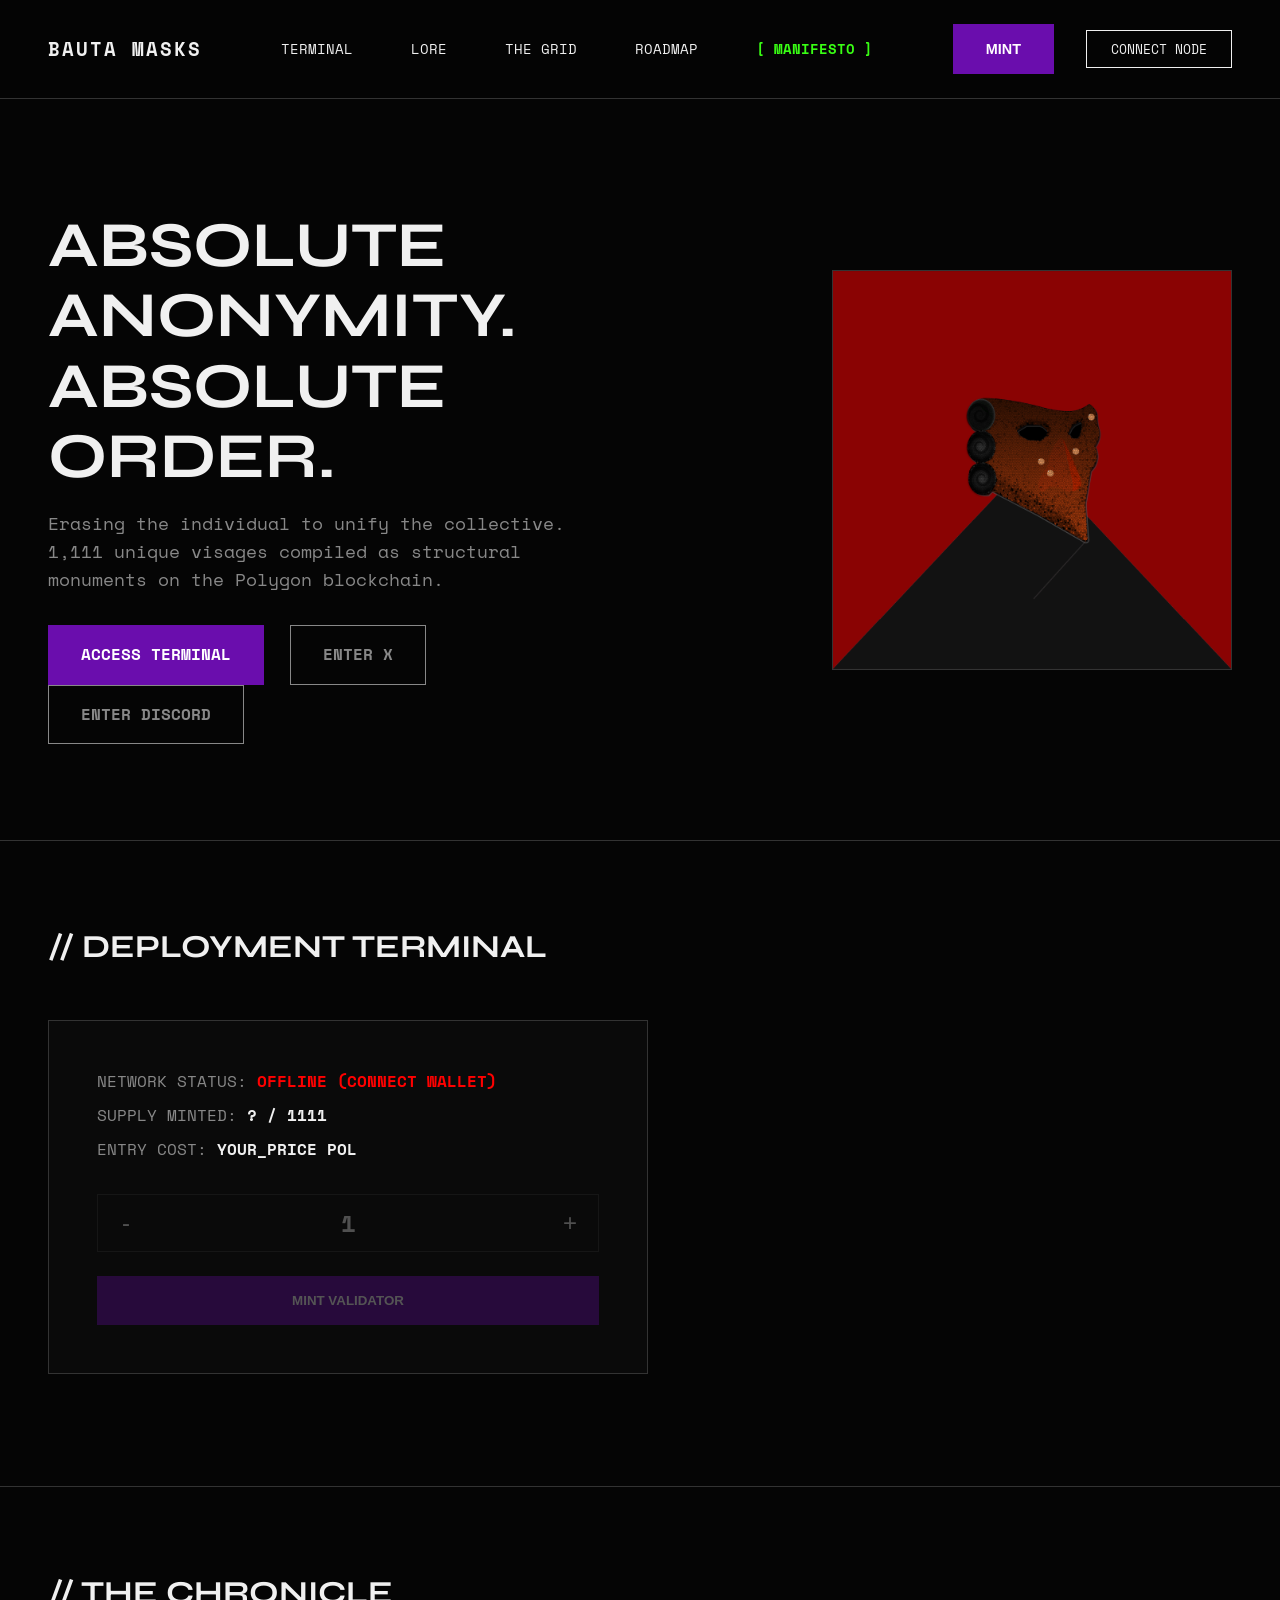
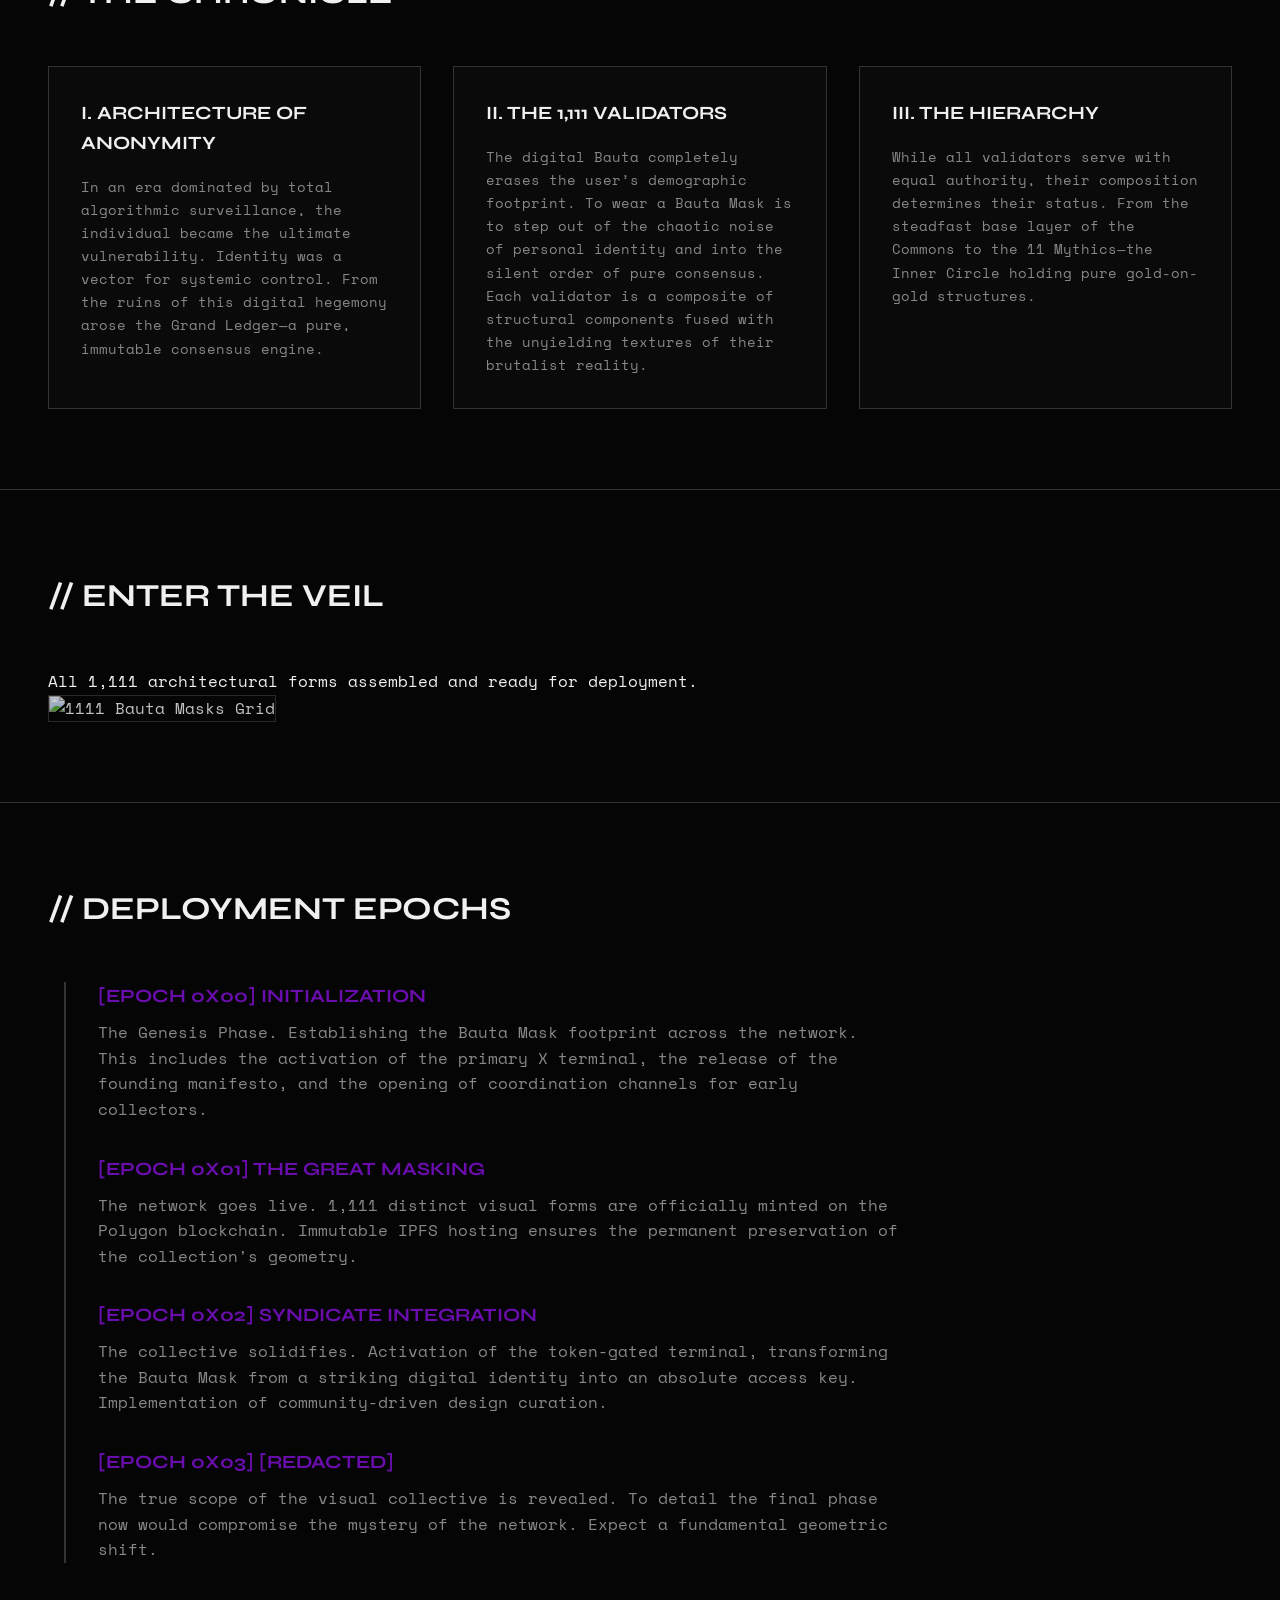
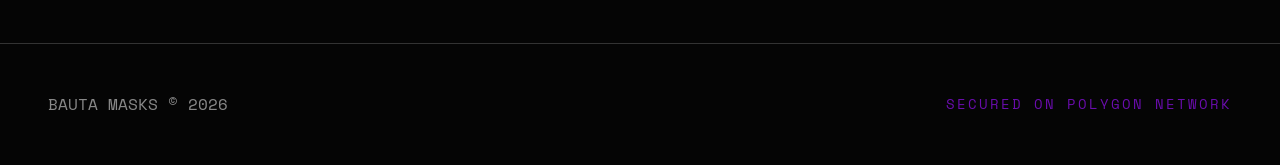
==== index.html @ 803ce124 "fix: update expired discord invite link" ====
<!DOCTYPE html>
<html lang="en">
<head>
    <meta charset="UTF-8">
    <meta name="viewport" content="width=device-width, initial-scale=1.0">
    <title>BAUTA MASKS | The Grand Ledger</title>
    <link rel="stylesheet" href="styles.css">
    <link href="https://fonts.googleapis.com/css2?family=Space+Mono:ital,wght@0,400;0,700;1,400&family=Syne:wght@400;600;800&display=swap" rel="stylesheet">
    <script src="https://cdnjs.cloudflare.com/ajax/libs/ethers/5.7.2/ethers.umd.min.js" type="application/javascript"></script>
</head>
<body>

    <nav>
        <div class="logo">BAUTA MASKS</div>
        <div class="links">
            <a href="#mint">Terminal</a>
            <a href="#lore">Lore</a>
            <a href="#grid">The Grid</a>
            <a href="#roadmap">Roadmap</a>
    <a href="manifesto.html" onclick="window.open('manifesto.html', '_blank'); return false;" style="color: var(--accent-neon); font-weight: bold;">[ MANIFESTO ]</a>
</div>
        <div class="nav-actions">
            <button id="navMintBtn" class="btn primary nav-btn">MINT</button>
            <button id="connectBtn" class="wallet-btn">CONNECT NODE</button>
        </div>
    </nav>

    <header id="hero">
        <div class="hero-content">
            <h1>ABSOLUTE ANONYMITY.<br>ABSOLUTE ORDER.</h1>
            <p class="subtitle">Erasing the individual to unify the collective. 1,111 unique visages compiled as structural monuments on the Polygon blockchain.</p>
            <div class="hero-actions">
                <a href="#mint" class="btn primary">ACCESS TERMINAL</a>
                <a href="https://x.com/Bautamasks" target="_blank" class="btn secondary">ENTER X</a>
                <a href="https://discord.gg/nGA958RNeV" target="_blank" class="btn secondary">ENTER DISCORD</a>
            </div>
        </div>
        <div class="hero-image">
            <img src="assets/0545.png" alt="Bauta Mask Validator 0545">
        </div>
    </header>

    <section id="mint" class="container border-top">
        <h2 class="section-title">// DEPLOYMENT TERMINAL</h2>
        <div class="mint-interface">
            <div class="mint-status">
                <p>NETWORK STATUS: <span id="networkStatus" class="offline">OFFLINE (CONNECT WALLET)</span></p>
                <p>SUPPLY MINTED: <span id="supplyCount">? / 1111</span></p>
                <p>ENTRY COST: <span>YOUR_PRICE POL</span></p>
            </div>
            
            <div class="mint-controls disabled" id="mintControls">
                <div class="mint-counter">
                    <button id="decreaseMint">-</button>
                    <span id="mintAmount">1</span>
                    <button id="increaseMint">+</button>
                </div>
                <button id="mintBtn" class="btn primary full-width">MINT VALIDATOR</button>
                <p id="mintMessage" class="terminal-msg"></p>
            </div>
        </div>
    </section>

    <section id="lore" class="container border-top">
        <h2 class="section-title">// THE CHRONICLE</h2>
        <div class="lore-grid">
            <div class="lore-card">
                <h3>I. Architecture of Anonymity</h3>
                <p>In an era dominated by total algorithmic surveillance, the individual became the ultimate vulnerability. Identity was a vector for systemic control. From the ruins of this digital hegemony arose the Grand Ledger—a pure, immutable consensus engine.</p>
            </div>
            <div class="lore-card">
                <h3>II. The 1,111 Validators</h3>
                <p>The digital Bauta completely erases the user’s demographic footprint. To wear a Bauta Mask is to step out of the chaotic noise of personal identity and into the silent order of pure consensus. Each validator is a composite of structural components fused with the unyielding textures of their brutalist reality.</p>
            </div>
            <div class="lore-card">
                <h3>III. The Hierarchy</h3>
                <p>While all validators serve with equal authority, their composition determines their status. From the steadfast base layer of the Commons to the 11 Mythics—the Inner Circle holding pure gold-on-gold structures.</p>
            </div>
        </div>
    </section>

    <section id="grid" class="container border-top">
        <h2 class="section-title">// ENTER THE VEIL</h2>
        <p class="terminal-text">All 1,111 architectural forms assembled and ready for deployment.</p>
        <div class="grid-wrapper">
            <img src="assets/collection_grid.png" alt="1111 Bauta Masks Grid">
        </div>
    </section>

    <section id="roadmap" class="container border-top">
        <h2 class="section-title">// DEPLOYMENT EPOCHS</h2>
        <div class="timeline">
            <div class="epoch">
                <h3>[EPOCH 0x00] INITIALIZATION</h3>
                <p>The Genesis Phase. Establishing the Bauta Mask footprint across the network. This includes the activation of the primary X terminal, the release of the founding manifesto, and the opening of coordination channels for early collectors.</p>
            </div>
            <div class="epoch">
                <h3>[EPOCH 0x01] THE GREAT MASKING</h3>
                <p>The network goes live. 1,111 distinct visual forms are officially minted on the Polygon blockchain. Immutable IPFS hosting ensures the permanent preservation of the collection's geometry.</p>
            </div>
            <div class="epoch">
                <h3>[EPOCH 0x02] SYNDICATE INTEGRATION</h3>
                <p>The collective solidifies. Activation of the token-gated terminal, transforming the Bauta Mask from a striking digital identity into an absolute access key. Implementation of community-driven design curation.</p>
            </div>
            <div class="epoch">
                <h3>[EPOCH 0x03] [REDACTED]</h3>
                <p>The true scope of the visual collective is revealed. To detail the final phase now would compromise the mystery of the network. Expect a fundamental geometric shift.</p>
            </div>
        </div>
    </section>

    <footer class="border-top">
        <p>BAUTA MASKS © 2026</p>
        <p class="accent-text">SECURED ON POLYGON NETWORK</p>
    </footer>

    <script src="script.js"></script>
</body>
</html>
---- styles.css ----
/* ROOT VARIABLES */
:root {
    --bg-color: #050505;
    --text-primary: #f0f0f0;
    --text-muted: #888888;
    --accent-purple: #6a0dad;
    --accent-neon: #39ff14;
    --border-color: #333333;
    
    --font-heading: 'Syne', sans-serif;
    --font-mono: 'Space Mono', monospace;
}

/* RESET */
* { margin: 0; padding: 0; box-sizing: border-box; }

body {
    background-color: var(--bg-color);
    color: var(--text-primary);
    font-family: var(--font-mono);
    line-height: 1.6;
    overflow-x: hidden;
    width: 100%;
}

/* TYPOGRAPHY */
h1, h2, h3 { font-family: var(--font-heading); text-transform: uppercase; }
.accent-text { color: var(--accent-purple); font-size: 0.9rem; letter-spacing: 2px; }

/* NAVIGATION */
nav {
    display: flex;
    justify-content: space-between;
    align-items: center;
    padding: 1.5rem 3rem;
    border-bottom: 1px solid var(--border-color);
    position: sticky;
    top: 0;
    background: rgba(5, 5, 5, 0.9);
    backdrop-filter: blur(10px);
    z-index: 100;
}
.logo { font-weight: bold; font-size: 1.2rem; letter-spacing: 2px; }
.links a { color: var(--text-primary); text-decoration: none; margin: 0 1.5rem; font-size: 0.9rem; text-transform: uppercase; transition: color 0.3s;}
.links a:hover { color: var(--accent-purple); }
.wallet-btn { background: transparent; border: 1px solid var(--text-primary); color: var(--text-primary); padding: 0.5rem 1.5rem; font-family: var(--font-mono); cursor: pointer; transition: all 0.3s; }
.wallet-btn:hover { background: var(--text-primary); color: var(--bg-color); }
.nav-actions { 
    display: flex; 
    gap: 1rem; 
    align-items: center; 
}

.nav-btn { 
    padding: 0.5rem 1.5rem; 
    font-size: 0.9rem; 
    margin: 0;
}

/* HERO SECTION */
#hero {
    display: flex;
    align-items: center;
    justify-content: space-between;
    gap: 3rem; /* Adds a hard physical barrier so the text and image can NEVER touch */
    padding: 6rem 3rem;
    min-height: 80vh;
}
.hero-content { 
    flex: 1; /* Allows the text box to dynamically breathe */
    max-width: 55%; /* Gives the text slightly more room on squeezed desktop views */
}
.hero-content h1 { 
    font-size: clamp(2.5rem, 5vw, 4rem); /* Fluid scaling: shrinks gracefully when the desktop gets squeezed */
    line-height: 1.1; 
    margin: 1rem 0; 
}
.subtitle { color: var(--text-muted); font-size: 1.1rem; margin-bottom: 2rem; }
.hero-image {
    flex: 1;
    display: flex;
    justify-content: flex-end;
}
.hero-image img { 
    width: 100%; 
    max-width: 400px; /* Lets the mask image shrink down naturally instead of staying rigidly at 400px */
    border: 1px solid var(--border-color); 
}

/* BUTTONS */
.btn { display: inline-block; padding: 1rem 2rem; text-decoration: none; text-transform: uppercase; font-weight: bold; border: 1px solid transparent; transition: 0.3s; margin-right: 1rem;}
.btn.primary { background: var(--accent-purple); color: white; }
.btn.primary:hover { background: transparent; border-color: var(--accent-purple); color: var(--accent-purple); }
.btn.secondary { border-color: var(--text-muted); color: var(--text-muted); }
.btn.secondary:hover { border-color: var(--text-primary); color: var(--text-primary); }

/* LAYOUT HELPERS */
.container { padding: 5rem 3rem; }
.border-top { border-top: 1px solid var(--border-color); }
.section-title { font-size: 2rem; margin-bottom: 3rem; color: var(--text-primary); }

/* LORE GRID */
.lore-grid { display: grid; grid-template-columns: repeat(3, 1fr); gap: 2rem; }
.lore-card { border: 1px solid var(--border-color); padding: 2rem; background: #0a0a0a; transition: border-color 0.3s;}
.lore-card:hover { border-color: var(--accent-purple); }
.lore-card h3 { margin-bottom: 1rem; color: var(--text-primary); }
.lore-card p { color: var(--text-muted); font-size: 0.9rem; }

/* THE GRID */
.grid-wrapper img { width: 100%; border: 1px solid var(--border-color); opacity: 0.8; transition: 0.5s; }
.grid-wrapper img:hover { opacity: 1; }

/* TIMELINE (ROADMAP) */
.timeline { display: flex; flex-direction: column; gap: 2rem; border-left: 2px solid var(--border-color); padding-left: 2rem; margin-left: 1rem;}
.epoch h3 { color: var(--accent-purple); margin-bottom: 0.5rem; }
.epoch p { color: var(--text-muted); max-width: 800px; }

/* TABLE (SPECS) */
.rarity-table { width: 100%; border-collapse: collapse; text-align: left; margin-top: 2rem;}
.rarity-table th, .rarity-table td { padding: 1.5rem; border-bottom: 1px solid var(--border-color); }
.rarity-table th { color: var(--text-muted); font-family: var(--font-heading); text-transform: uppercase;}
.mythic-row { color: gold; text-shadow: 0 0 10px rgba(255, 215, 0, 0.3); font-weight: bold;}

/* FOOTER */
footer { padding: 3rem; text-align: center; display: flex; justify-content: space-between; color: var(--text-muted); }

/* --- MINT TERMINAL --- */
.mint-interface {
    max-width: 600px;
    border: 1px solid var(--border-color);
    padding: 3rem;
    background: #0a0a0a;
    margin-bottom: 2rem;
}
.mint-status p {
    font-size: 1rem;
    margin-bottom: 0.5rem;
    color: var(--text-muted);
}
.mint-status span {
    color: var(--text-primary);
    font-weight: bold;
}
span.offline { color: red; }
span.online { color: var(--accent-neon); }

.mint-controls { margin-top: 2rem; transition: opacity 0.3s; }
.mint-controls.disabled { opacity: 0.3; pointer-events: none; }

.mint-counter {
    display: flex;
    justify-content: space-between;
    align-items: center;
    border: 1px solid var(--border-color);
    margin-bottom: 1.5rem;
    padding: 0.5rem;
}
.mint-counter button {
    background: transparent;
    border: none;
    color: var(--text-primary);
    font-size: 1.5rem;
    cursor: pointer;
    width: 40px;
    height: 40px;
    transition: 0.2s;
}
.mint-counter button:hover { color: var(--accent-purple); }
.mint-counter span { font-size: 1.5rem; font-weight: bold; }

.full-width { width: 100%; text-align: center; }
.terminal-msg { margin-top: 1rem; font-size: 0.85rem; color: var(--accent-neon); display: none;}


/* ========================================================= */
/* --- SURGICAL MOBILE REPAIR (Screens under 768px) --- */
/* ========================================================= */
@media (max-width: 768px) {
    
    /* 1. Global Safety Nets */
    html, body {
        overflow-x: hidden !important;
        width: 100vw !important;
    }

    /* 2. Brutalist Header Containment */
    h1, h2, h3, .section-title {
        word-break: keep-all !important; /* Prevents ugly word chopping */
        overflow-wrap: break-word !important; /* Safety net just in case */
        width: 100% !important;
    }

    h1 { 
        /* Reduced from 11vw to 8.5vw to account for the wide 'Syne' font characters */
        font-size: clamp(1.2rem, 8.5vw, 2.2rem) !important; 
        line-height: 1.1 !important;
        letter-spacing: -1px !important; /* Pulls the wide letters slightly tighter together to fit the screen */
    }
    
    h2, .section-title { font-size: 1.6rem !important; }
    h3 { font-size: 1.3rem !important; }

    /* 3. Navigation Stacking */
    nav {
        flex-direction: column !important;
        padding: 1.5rem 1rem !important;
        gap: 1.5rem !important;
    }
    .nav-actions {
        width: 100%;
        justify-content: center;
    }

    /* 4. Hero Section Alignment */
    #hero {
        flex-direction: column !important;
        padding: 3rem 1.5rem !important;
        text-align: left !important;
        gap: 3rem !important;
    }
    .hero-content {
        max-width: 100% !important;
        width: 100% !important;
    }
    .hero-image {
        width: 100% !important;
        display: flex;
        justify-content: center;
    }

    /* 5. Grid/Container Fixes */
    .container {
        padding: 3rem 1.5rem !important;
    }
    .lore-grid {
        grid-template-columns: 1fr !important; /* Stacks the 3 lore boxes vertically */
        gap: 2rem !important;
    }

    /* 6. Timeline Fix */
    .timeline {
        margin-left: 0 !important;
        padding-left: 1.5rem !important;
    }

    /* 7. Button Layout on Mobile */
    .btn {
        display: block !important;
        width: 100% !important;
        text-align: center !important;
        margin-right: 0 !important;
        margin-bottom: 1rem !important;
        box-sizing: border-box !important;
    }

    /* 8. Mint Terminal Fix */
    .mint-interface {
        padding: 1.5rem !important;
        width: 100% !important;
        box-sizing: border-box !important;
    }
    
    footer {
        flex-direction: column !important;
        gap: 1.5rem !important;
    }
/* 9. Chronicle/Lore Card Strict Containment */
    .lore-card {
        width: 100% !important;
        max-width: 100% !important;
        padding: 1.5rem !important; /* Reduces the thick PC padding to give text more room on mobile */
        box-sizing: border-box !important;
        overflow: hidden !important; /* Prevents anything inside from pushing the box wider */
    }

    p, .lore-card p, .timeline p {
        width: 100% !important;
        max-width: 100% !important;
        white-space: normal !important;
        overflow-wrap: break-word !important;
        word-wrap: break-word !important;
        box-sizing: border-box !important;
        padding-right: 5px !important; /* Adds a tiny safety buffer on the right side */
    }
}
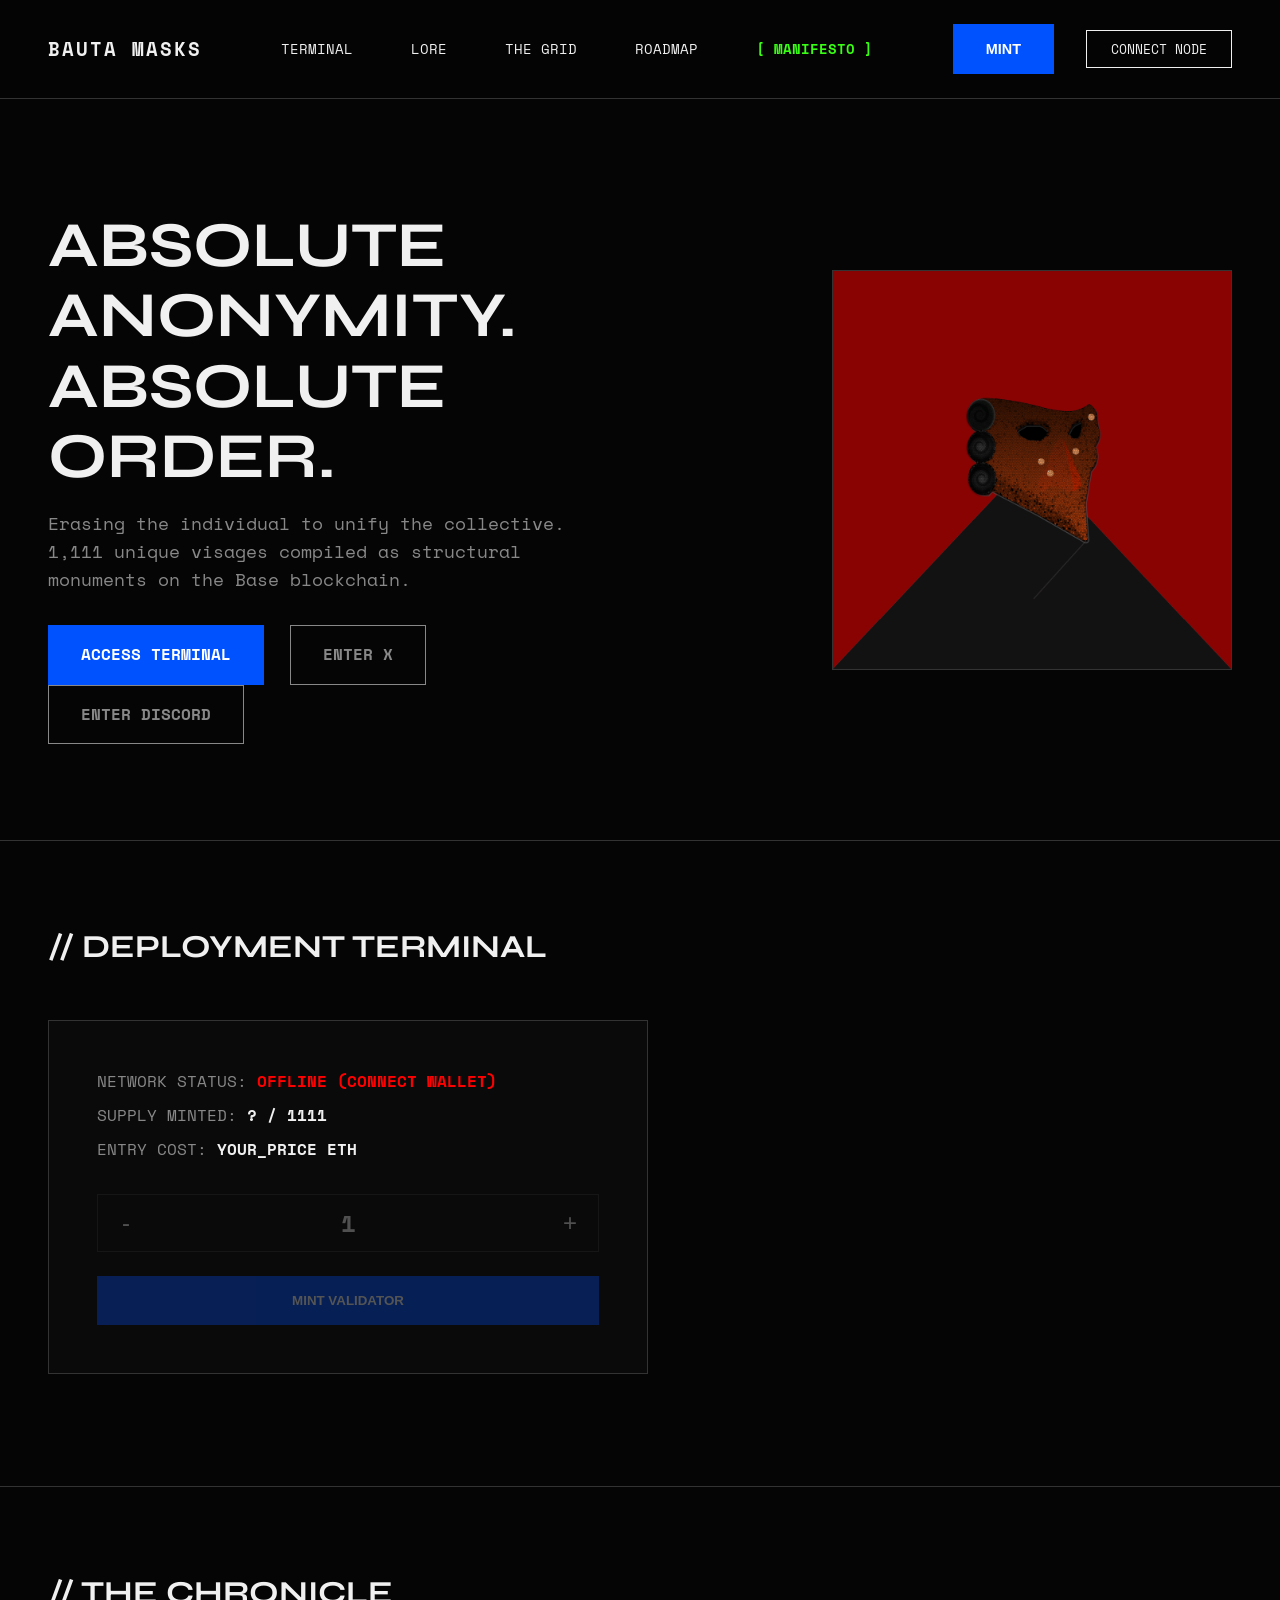
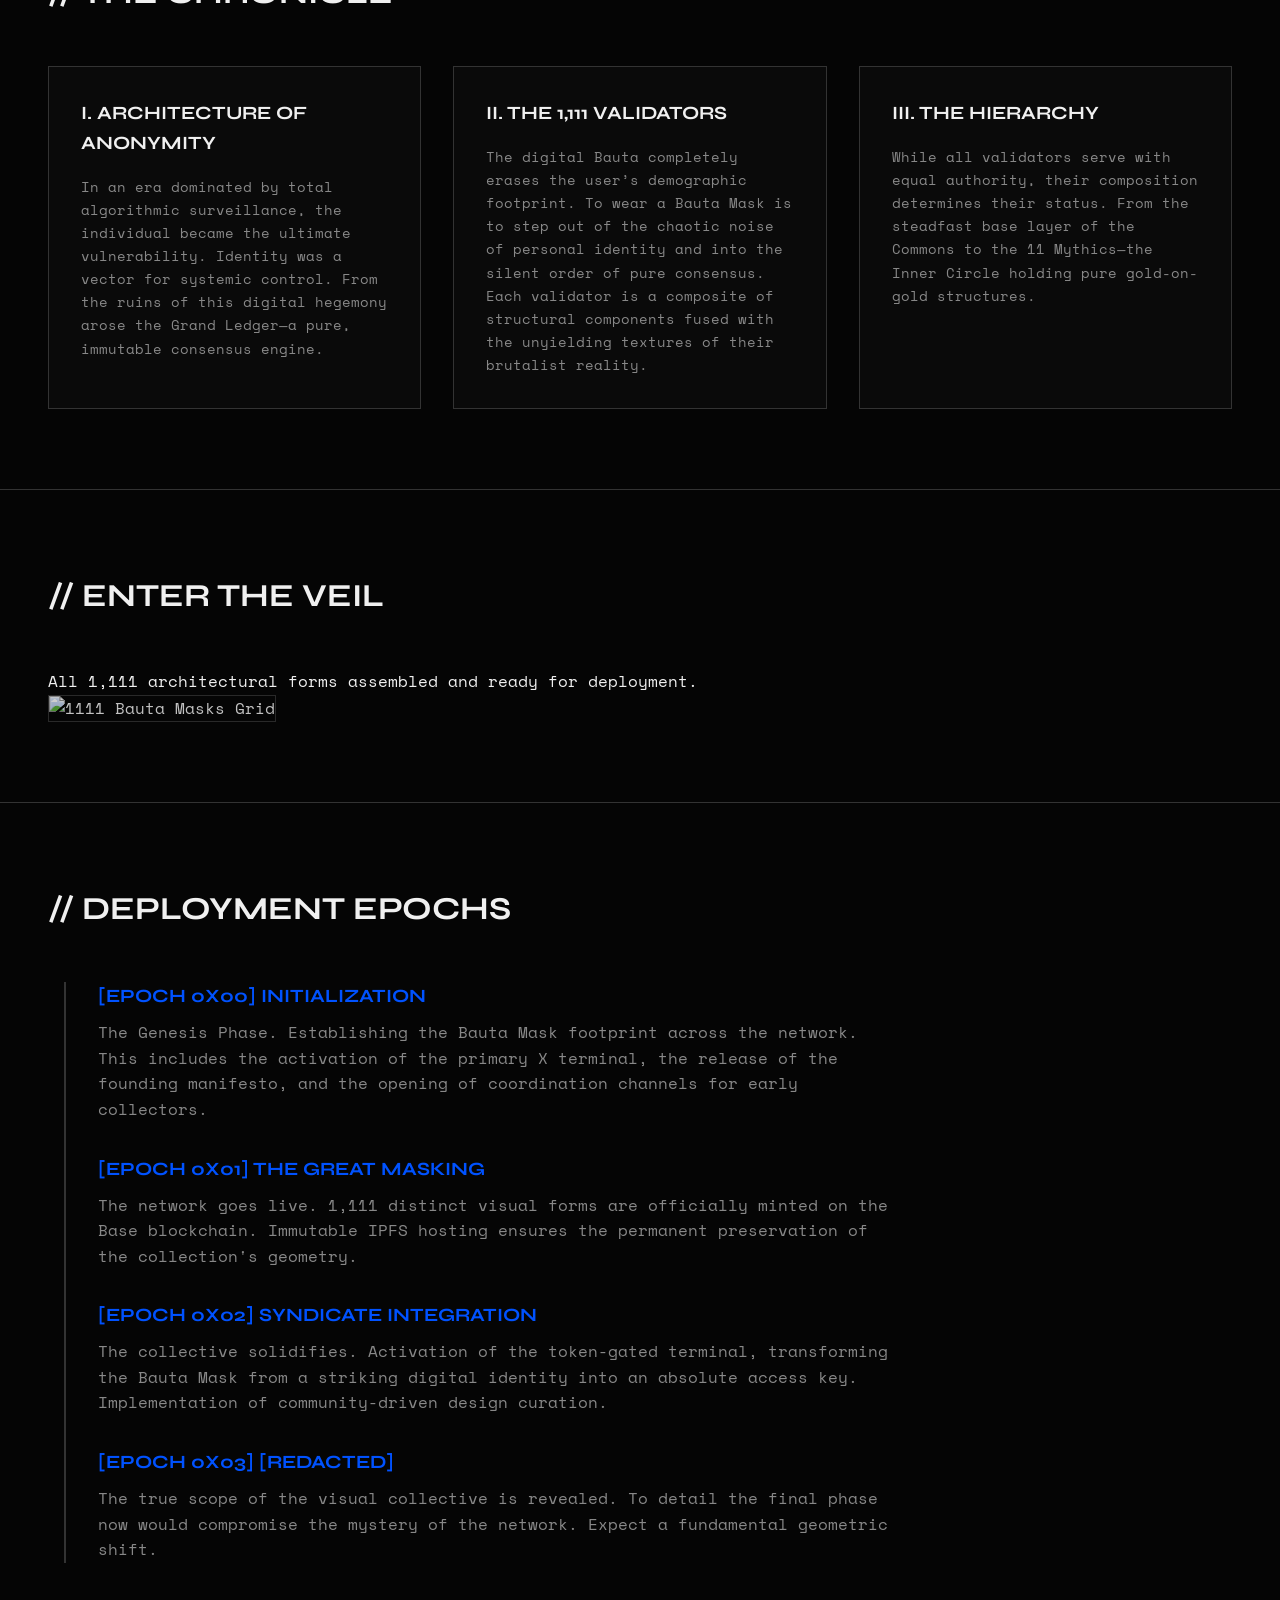
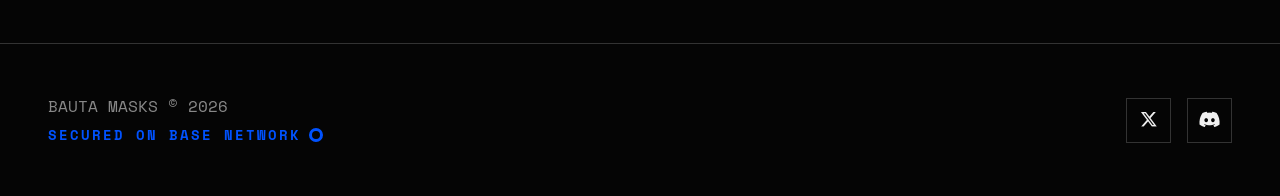
==== commit 68fe4a3f: "Migrated frontend architecture and manifesto to Base Mainnet" ====
--- a/index.html
+++ b/index.html
@@ -5,6 +5,8 @@
     <meta name="viewport" content="width=device-width, initial-scale=1.0">
     <title>BAUTA MASKS | The Grand Ledger</title>
     <link rel="stylesheet" href="styles.css">
+    <!-- Font Awesome added for the X, Discord, and Base footer icons -->
+    <link rel="stylesheet" href="https://cdnjs.cloudflare.com/ajax/libs/font-awesome/6.4.0/css/all.min.css">
     <link href="https://fonts.googleapis.com/css2?family=Space+Mono:ital,wght@0,400;0,700;1,400&family=Syne:wght@400;600;800&display=swap" rel="stylesheet">
     <script src="https://cdnjs.cloudflare.com/ajax/libs/ethers/5.7.2/ethers.umd.min.js" type="application/javascript"></script>
 </head>
@@ -17,8 +19,8 @@
             <a href="#lore">Lore</a>
             <a href="#grid">The Grid</a>
             <a href="#roadmap">Roadmap</a>
-    <a href="manifesto.html" onclick="window.open('manifesto.html', '_blank'); return false;" style="color: var(--accent-neon); font-weight: bold;">[ MANIFESTO ]</a>
-</div>
+            <a href="manifesto.html" onclick="window.open('manifesto.html', '_blank'); return false;" style="color: var(--accent-neon); font-weight: bold;">[ MANIFESTO ]</a>
+        </div>
         <div class="nav-actions">
             <button id="navMintBtn" class="btn primary nav-btn">MINT</button>
             <button id="connectBtn" class="wallet-btn">CONNECT NODE</button>
@@ -28,11 +30,12 @@
     <header id="hero">
         <div class="hero-content">
             <h1>ABSOLUTE ANONYMITY.<br>ABSOLUTE ORDER.</h1>
-            <p class="subtitle">Erasing the individual to unify the collective. 1,111 unique visages compiled as structural monuments on the Polygon blockchain.</p>
+            <!-- UPDATED: Changed Polygon to Base -->
+            <p class="subtitle">Erasing the individual to unify the collective. 1,111 unique visages compiled as structural monuments on the Base blockchain.</p>
             <div class="hero-actions">
                 <a href="#mint" class="btn primary">ACCESS TERMINAL</a>
                 <a href="https://x.com/Bautamasks" target="_blank" class="btn secondary">ENTER X</a>
-                <a href="https://discord.gg/nGA958RNeV" target="_blank" class="btn secondary">ENTER DISCORD</a>
+                <a href="https://discord.gg/tXt3tXfFbY" target="_blank" class="btn secondary">ENTER DISCORD</a>
             </div>
         </div>
         <div class="hero-image">
@@ -46,7 +49,8 @@
             <div class="mint-status">
                 <p>NETWORK STATUS: <span id="networkStatus" class="offline">OFFLINE (CONNECT WALLET)</span></p>
                 <p>SUPPLY MINTED: <span id="supplyCount">? / 1111</span></p>
-                <p>ENTRY COST: <span>YOUR_PRICE POL</span></p>
+                <!-- UPDATED: Changed POL to ETH -->
+                <p>ENTRY COST: <span>YOUR_PRICE ETH</span></p>
             </div>
             
             <div class="mint-controls disabled" id="mintControls">
@@ -95,8 +99,9 @@
                 <p>The Genesis Phase. Establishing the Bauta Mask footprint across the network. This includes the activation of the primary X terminal, the release of the founding manifesto, and the opening of coordination channels for early collectors.</p>
             </div>
             <div class="epoch">
+                <!-- UPDATED: Changed Polygon to Base -->
                 <h3>[EPOCH 0x01] THE GREAT MASKING</h3>
-                <p>The network goes live. 1,111 distinct visual forms are officially minted on the Polygon blockchain. Immutable IPFS hosting ensures the permanent preservation of the collection's geometry.</p>
+                <p>The network goes live. 1,111 distinct visual forms are officially minted on the Base blockchain. Immutable IPFS hosting ensures the permanent preservation of the collection's geometry.</p>
             </div>
             <div class="epoch">
                 <h3>[EPOCH 0x02] SYNDICATE INTEGRATION</h3>
@@ -110,8 +115,16 @@
     </section>
 
     <footer class="border-top">
-        <p>BAUTA MASKS © 2026</p>
-        <p class="accent-text">SECURED ON POLYGON NETWORK</p>
+        <div class="footer-left">
+            <p>BAUTA MASKS © 2026</p>
+            <!-- UPDATED: Changed to Base and added custom base-logo class container -->
+            <p class="accent-text">SECURED ON BASE NETWORK <span class="base-logo"></span></p>
+        </div>
+        <!-- UPDATED: Added structural social buttons for X and Discord with Font Awesome logos -->
+        <div class="footer-socials">
+            <a href="https://x.com/Bautamasks" target="_blank" class="social-icon-btn" aria-label="X (formerly Twitter)"><i class="fa-brands fa-x-twitter"></i></a>
+            <a href="https://discord.gg/tXt3tXfFbY" target="_blank" class="social-icon-btn" aria-label="Discord"><i class="fa-brands fa-discord"></i></a>
+        </div>
     </footer>
 
     <script src="script.js"></script>
--- a/styles.css
+++ b/styles.css
@@ -3,7 +3,8 @@
     --bg-color: #050505;
     --text-primary: #f0f0f0;
     --text-muted: #888888;
-    --accent-purple: #6a0dad;
+    /* UPDATED: Changed Polygon purple to official Base Blue */
+    --accent-base: #0052FF; 
     --accent-neon: #39ff14;
     --border-color: #333333;
     
@@ -25,7 +26,8 @@
 
 /* TYPOGRAPHY */
 h1, h2, h3 { font-family: var(--font-heading); text-transform: uppercase; }
-.accent-text { color: var(--accent-purple); font-size: 0.9rem; letter-spacing: 2px; }
+/* UPDATED: Swapped text accent color variable */
+.accent-text { color: var(--accent-base); font-size: 0.9rem; letter-spacing: 2px; }
 
 /* NAVIGATION */
 nav {
@@ -42,7 +44,8 @@
 }
 .logo { font-weight: bold; font-size: 1.2rem; letter-spacing: 2px; }
 .links a { color: var(--text-primary); text-decoration: none; margin: 0 1.5rem; font-size: 0.9rem; text-transform: uppercase; transition: color 0.3s;}
-.links a:hover { color: var(--accent-purple); }
+/* UPDATED: Adjusted link hover state to Base Blue */
+.links a:hover { color: var(--accent-base); }
 .wallet-btn { background: transparent; border: 1px solid var(--text-primary); color: var(--text-primary); padding: 0.5rem 1.5rem; font-family: var(--font-mono); cursor: pointer; transition: all 0.3s; }
 .wallet-btn:hover { background: var(--text-primary); color: var(--bg-color); }
 .nav-actions { 
@@ -62,16 +65,16 @@
     display: flex;
     align-items: center;
     justify-content: space-between;
-    gap: 3rem; /* Adds a hard physical barrier so the text and image can NEVER touch */
+    gap: 3rem; 
     padding: 6rem 3rem;
     min-height: 80vh;
 }
 .hero-content { 
-    flex: 1; /* Allows the text box to dynamically breathe */
-    max-width: 55%; /* Gives the text slightly more room on squeezed desktop views */
+    flex: 1; 
+    max-width: 55%; 
 }
 .hero-content h1 { 
-    font-size: clamp(2.5rem, 5vw, 4rem); /* Fluid scaling: shrinks gracefully when the desktop gets squeezed */
+    font-size: clamp(2.5rem, 5vw, 4rem); 
     line-height: 1.1; 
     margin: 1rem 0; 
 }
@@ -83,14 +86,15 @@
 }
 .hero-image img { 
     width: 100%; 
-    max-width: 400px; /* Lets the mask image shrink down naturally instead of staying rigidly at 400px */
+    max-width: 400px; 
     border: 1px solid var(--border-color); 
 }
 
 /* BUTTONS */
 .btn { display: inline-block; padding: 1rem 2rem; text-decoration: none; text-transform: uppercase; font-weight: bold; border: 1px solid transparent; transition: 0.3s; margin-right: 1rem;}
-.btn.primary { background: var(--accent-purple); color: white; }
-.btn.primary:hover { background: transparent; border-color: var(--accent-purple); color: var(--accent-purple); }
+/* UPDATED: Configured primary mint and action buttons for Base Blue ecosystem */
+.btn.primary { background: var(--accent-base); color: white; }
+.btn.primary:hover { background: transparent; border-color: var(--accent-base); color: var(--accent-base); }
 .btn.secondary { border-color: var(--text-muted); color: var(--text-muted); }
 .btn.secondary:hover { border-color: var(--text-primary); color: var(--text-primary); }
 
@@ -102,7 +106,8 @@
 /* LORE GRID */
 .lore-grid { display: grid; grid-template-columns: repeat(3, 1fr); gap: 2rem; }
 .lore-card { border: 1px solid var(--border-color); padding: 2rem; background: #0a0a0a; transition: border-color 0.3s;}
-.lore-card:hover { border-color: var(--accent-purple); }
+/* UPDATED: Hover states updated to Base Blue */
+.lore-card:hover { border-color: var(--accent-base); }
 .lore-card h3 { margin-bottom: 1rem; color: var(--text-primary); }
 .lore-card p { color: var(--text-muted); font-size: 0.9rem; }
 
@@ -112,7 +117,8 @@
 
 /* TIMELINE (ROADMAP) */
 .timeline { display: flex; flex-direction: column; gap: 2rem; border-left: 2px solid var(--border-color); padding-left: 2rem; margin-left: 1rem;}
-.epoch h3 { color: var(--accent-purple); margin-bottom: 0.5rem; }
+/* UPDATED: Fixed Epoch titles from image snapshot to display crisp Base Blue */
+.epoch h3 { color: var(--accent-base); margin-bottom: 0.5rem; }
 .epoch p { color: var(--text-muted); max-width: 800px; }
 
 /* TABLE (SPECS) */
@@ -121,8 +127,63 @@
 .rarity-table th { color: var(--text-muted); font-family: var(--font-heading); text-transform: uppercase;}
 .mythic-row { color: gold; text-shadow: 0 0 10px rgba(255, 215, 0, 0.3); font-weight: bold;}
 
-/* FOOTER */
-footer { padding: 3rem; text-align: center; display: flex; justify-content: space-between; color: var(--text-muted); }
+/* FOOTER ARCHITECTURE */
+/* UPDATED: Overhauled layout for modern split alignment, custom icons, and logo injection */
+footer { 
+    padding: 3rem; 
+    display: flex; 
+    justify-content: space-between; 
+    align-items: center;
+    color: var(--text-muted); 
+}
+.footer-left {
+    display: flex;
+    flex-direction: column;
+    align-items: flex-start;
+    text-align: left;
+}
+.footer-left p {
+    margin: 2px 0;
+}
+.footer-left .accent-text {
+    display: flex;
+    align-items: center;
+    gap: 8px;
+    font-weight: bold;
+}
+/* Geometric Base Logo Custom Span Styles */
+.base-logo {
+    display: inline-block;
+    width: 14px;
+    height: 14px;
+    background-color: transparent;
+    border: 3px solid var(--accent-base);
+    border-radius: 50%;
+}
+/* Structural social buttons container */
+.footer-socials {
+    display: flex;
+    gap: 1rem;
+}
+/* Styled as interactive modular squares keeping your brutalist look intact */
+.social-icon-btn {
+    display: flex;
+    justify-content: center;
+    align-items: center;
+    width: 45px;
+    height: 45px;
+    background: transparent;
+    border: 1px solid var(--border-color);
+    color: var(--text-primary);
+    text-decoration: none;
+    font-size: 1.1rem;
+    transition: all 0.3s ease;
+}
+.social-icon-btn:hover {
+    background: var(--accent-base);
+    border-color: var(--accent-base);
+    color: #ffffff;
+}
 
 /* --- MINT TERMINAL --- */
 .mint-interface {
@@ -165,7 +226,8 @@
     height: 40px;
     transition: 0.2s;
 }
-.mint-counter button:hover { color: var(--accent-purple); }
+/* UPDATED: Counter adjustment control hover color path */
+.mint-counter button:hover { color: var(--accent-base); }
 .mint-counter span { font-size: 1.5rem; font-weight: bold; }
 
 .full-width { width: 100%; text-align: center; }
@@ -177,30 +239,26 @@
 /* ========================================================= */
 @media (max-width: 768px) {
     
-    /* 1. Global Safety Nets */
     html, body {
         overflow-x: hidden !important;
         width: 100vw !important;
     }
 
-    /* 2. Brutalist Header Containment */
     h1, h2, h3, .section-title {
-        word-break: keep-all !important; /* Prevents ugly word chopping */
-        overflow-wrap: break-word !important; /* Safety net just in case */
+        word-break: keep-all !important; 
+        overflow-wrap: break-word !important; 
         width: 100% !important;
     }
 
     h1 { 
-        /* Reduced from 11vw to 8.5vw to account for the wide 'Syne' font characters */
         font-size: clamp(1.2rem, 8.5vw, 2.2rem) !important; 
         line-height: 1.1 !important;
-        letter-spacing: -1px !important; /* Pulls the wide letters slightly tighter together to fit the screen */
+        letter-spacing: -1px !important; 
     }
     
     h2, .section-title { font-size: 1.6rem !important; }
     h3 { font-size: 1.3rem !important; }
 
-    /* 3. Navigation Stacking */
     nav {
         flex-direction: column !important;
         padding: 1.5rem 1rem !important;
@@ -211,7 +269,6 @@
         justify-content: center;
     }
 
-    /* 4. Hero Section Alignment */
     #hero {
         flex-direction: column !important;
         padding: 3rem 1.5rem !important;
@@ -228,22 +285,19 @@
         justify-content: center;
     }
 
-    /* 5. Grid/Container Fixes */
     .container {
         padding: 3rem 1.5rem !important;
     }
     .lore-grid {
-        grid-template-columns: 1fr !important; /* Stacks the 3 lore boxes vertically */
+        grid-template-columns: 1fr !important; 
         gap: 2rem !important;
     }
 
-    /* 6. Timeline Fix */
     .timeline {
         margin-left: 0 !important;
         padding-left: 1.5rem !important;
     }
 
-    /* 7. Button Layout on Mobile */
     .btn {
         display: block !important;
         width: 100% !important;
@@ -253,24 +307,29 @@
         box-sizing: border-box !important;
     }
 
-    /* 8. Mint Terminal Fix */
     .mint-interface {
         padding: 1.5rem !important;
         width: 100% !important;
         box-sizing: border-box !important;
     }
     
+    /* UPDATED: Mobile restructuring for social block footer stacks */
     footer {
         flex-direction: column !important;
+        align-items: center !important;
         gap: 1.5rem !important;
-    }
-/* 9. Chronicle/Lore Card Strict Containment */
+        text-align: center !important;
+    }
+    .footer-left {
+        align-items: center !important;
+    }
+
     .lore-card {
         width: 100% !important;
         max-width: 100% !important;
-        padding: 1.5rem !important; /* Reduces the thick PC padding to give text more room on mobile */
+        padding: 1.5rem !important; 
         box-sizing: border-box !important;
-        overflow: hidden !important; /* Prevents anything inside from pushing the box wider */
+        overflow: hidden !important; 
     }
 
     p, .lore-card p, .timeline p {
@@ -280,6 +339,6 @@
         overflow-wrap: break-word !important;
         word-wrap: break-word !important;
         box-sizing: border-box !important;
-        padding-right: 5px !important; /* Adds a tiny safety buffer on the right side */
+        padding-right: 5px !important; 
     }
 }
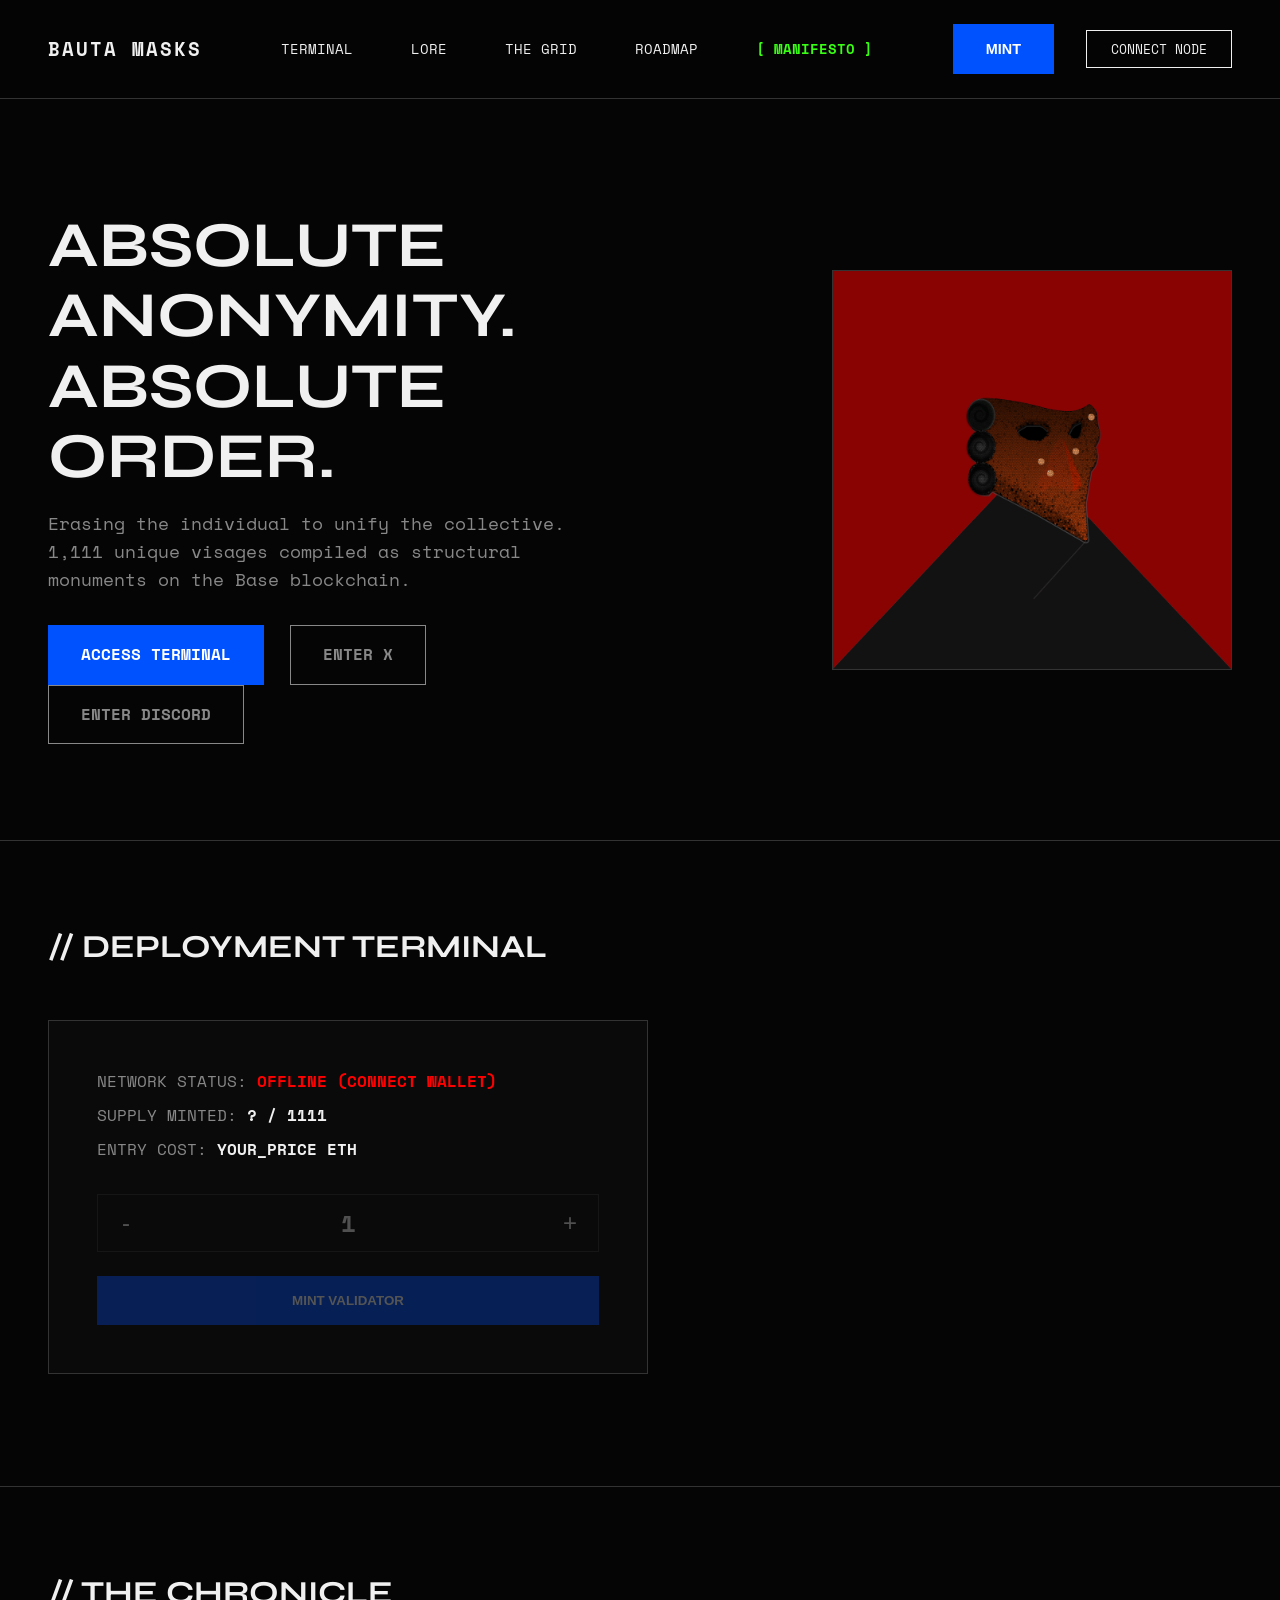
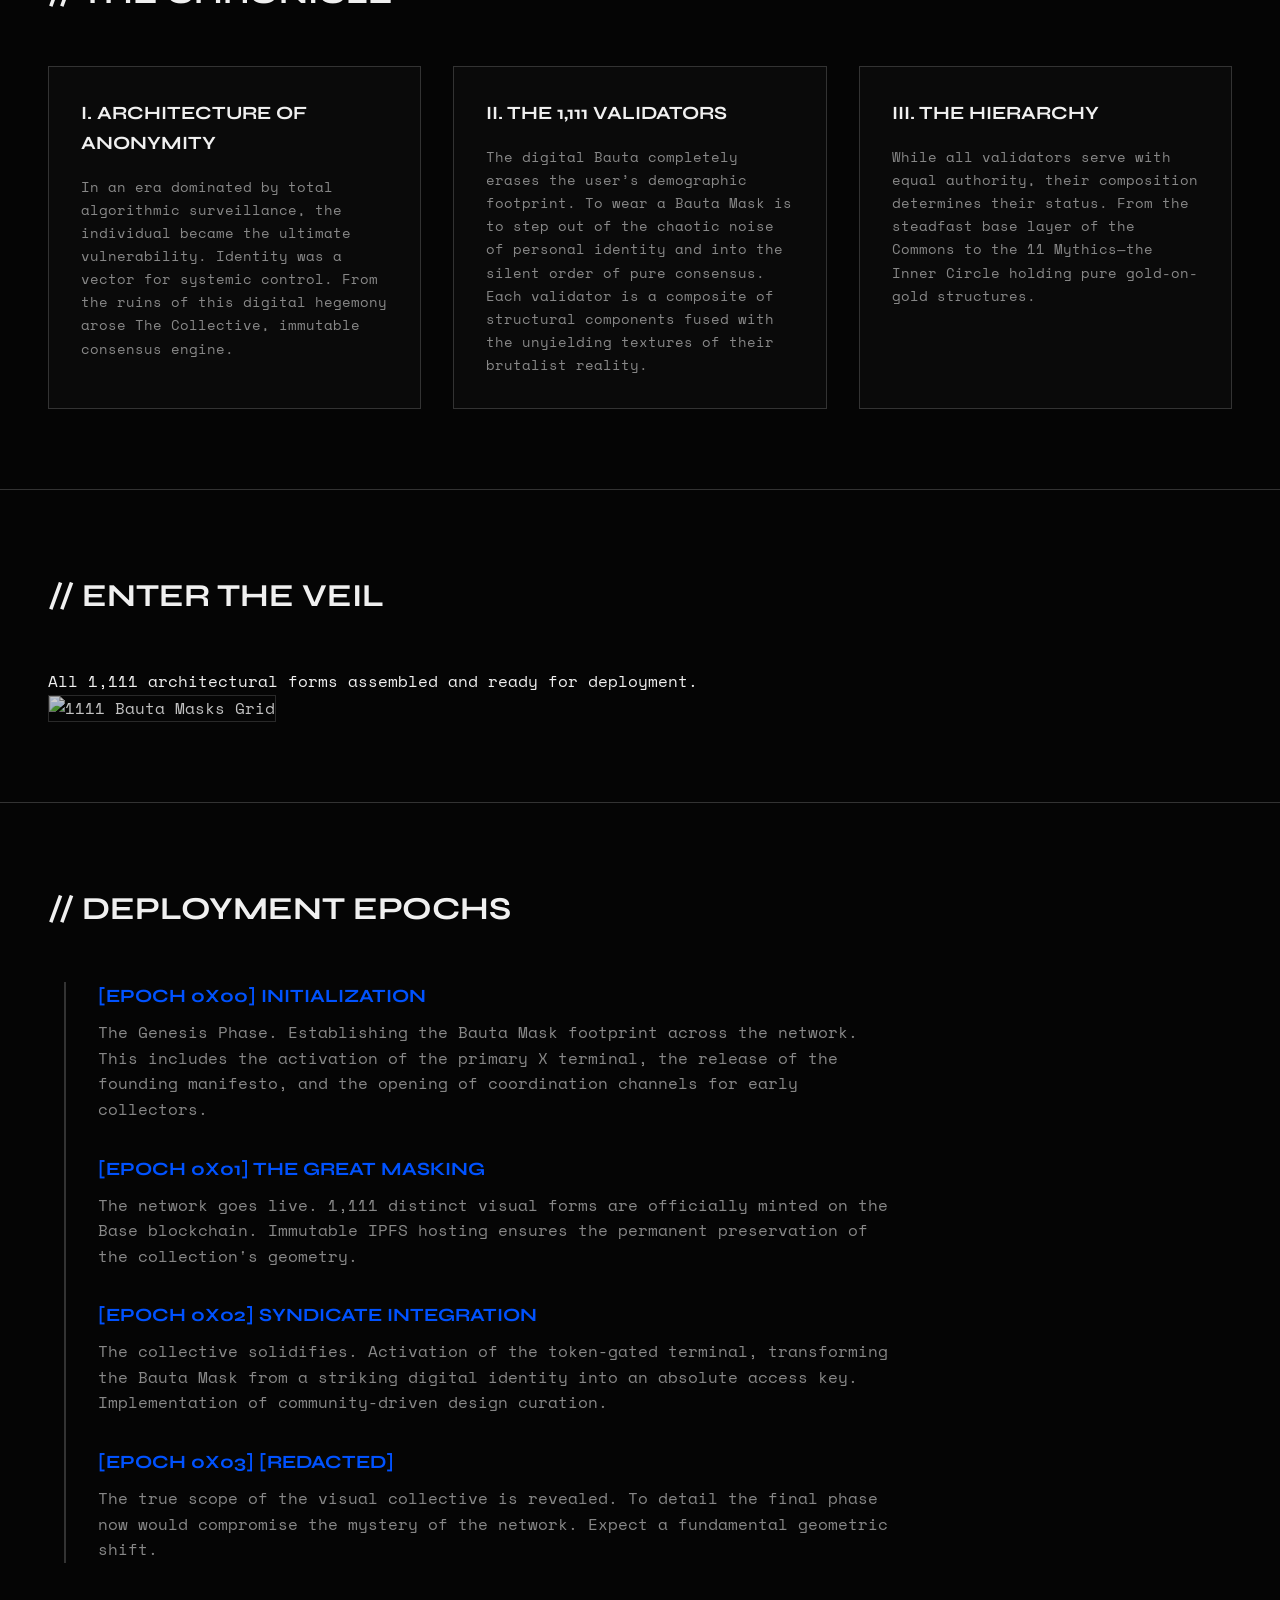
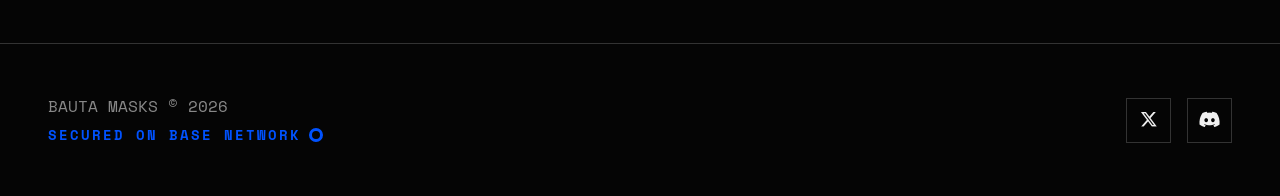
==== commit c6e432fc: "Scrubbed final ledger terminology from Chronicle" ====
--- a/index.html
+++ b/index.html
@@ -3,10 +3,11 @@
 <head>
     <meta charset="UTF-8">
     <meta name="viewport" content="width=device-width, initial-scale=1.0">
-    <title>BAUTA MASKS | The Grand Ledger</title>
+    <title>BAUTA MASKS | The Collective</title>
+    <link rel="icon" type="image/png" href="assets/favicon.png">
     <link rel="stylesheet" href="styles.css">
     <!-- Font Awesome added for the X, Discord, and Base footer icons -->
-    <link rel="stylesheet" href="https://cdnjs.cloudflare.com/ajax/libs/font-awesome/6.4.0/css/all.min.css">
+    <link rel="stylesheet" href="https://cdnjs.cloudflare.com/ajax/libs/font-awesome/6.5.1/css/all.min.css">
     <link href="https://fonts.googleapis.com/css2?family=Space+Mono:ital,wght@0,400;0,700;1,400&family=Syne:wght@400;600;800&display=swap" rel="stylesheet">
     <script src="https://cdnjs.cloudflare.com/ajax/libs/ethers/5.7.2/ethers.umd.min.js" type="application/javascript"></script>
 </head>
@@ -70,7 +71,7 @@
         <div class="lore-grid">
             <div class="lore-card">
                 <h3>I. Architecture of Anonymity</h3>
-                <p>In an era dominated by total algorithmic surveillance, the individual became the ultimate vulnerability. Identity was a vector for systemic control. From the ruins of this digital hegemony arose the Grand Ledger—a pure, immutable consensus engine.</p>
+                <p>In an era dominated by total algorithmic surveillance, the individual became the ultimate vulnerability. Identity was a vector for systemic control. From the ruins of this digital hegemony arose The Collective, immutable consensus engine.</p>
             </div>
             <div class="lore-card">
                 <h3>II. The 1,111 Validators</h3>
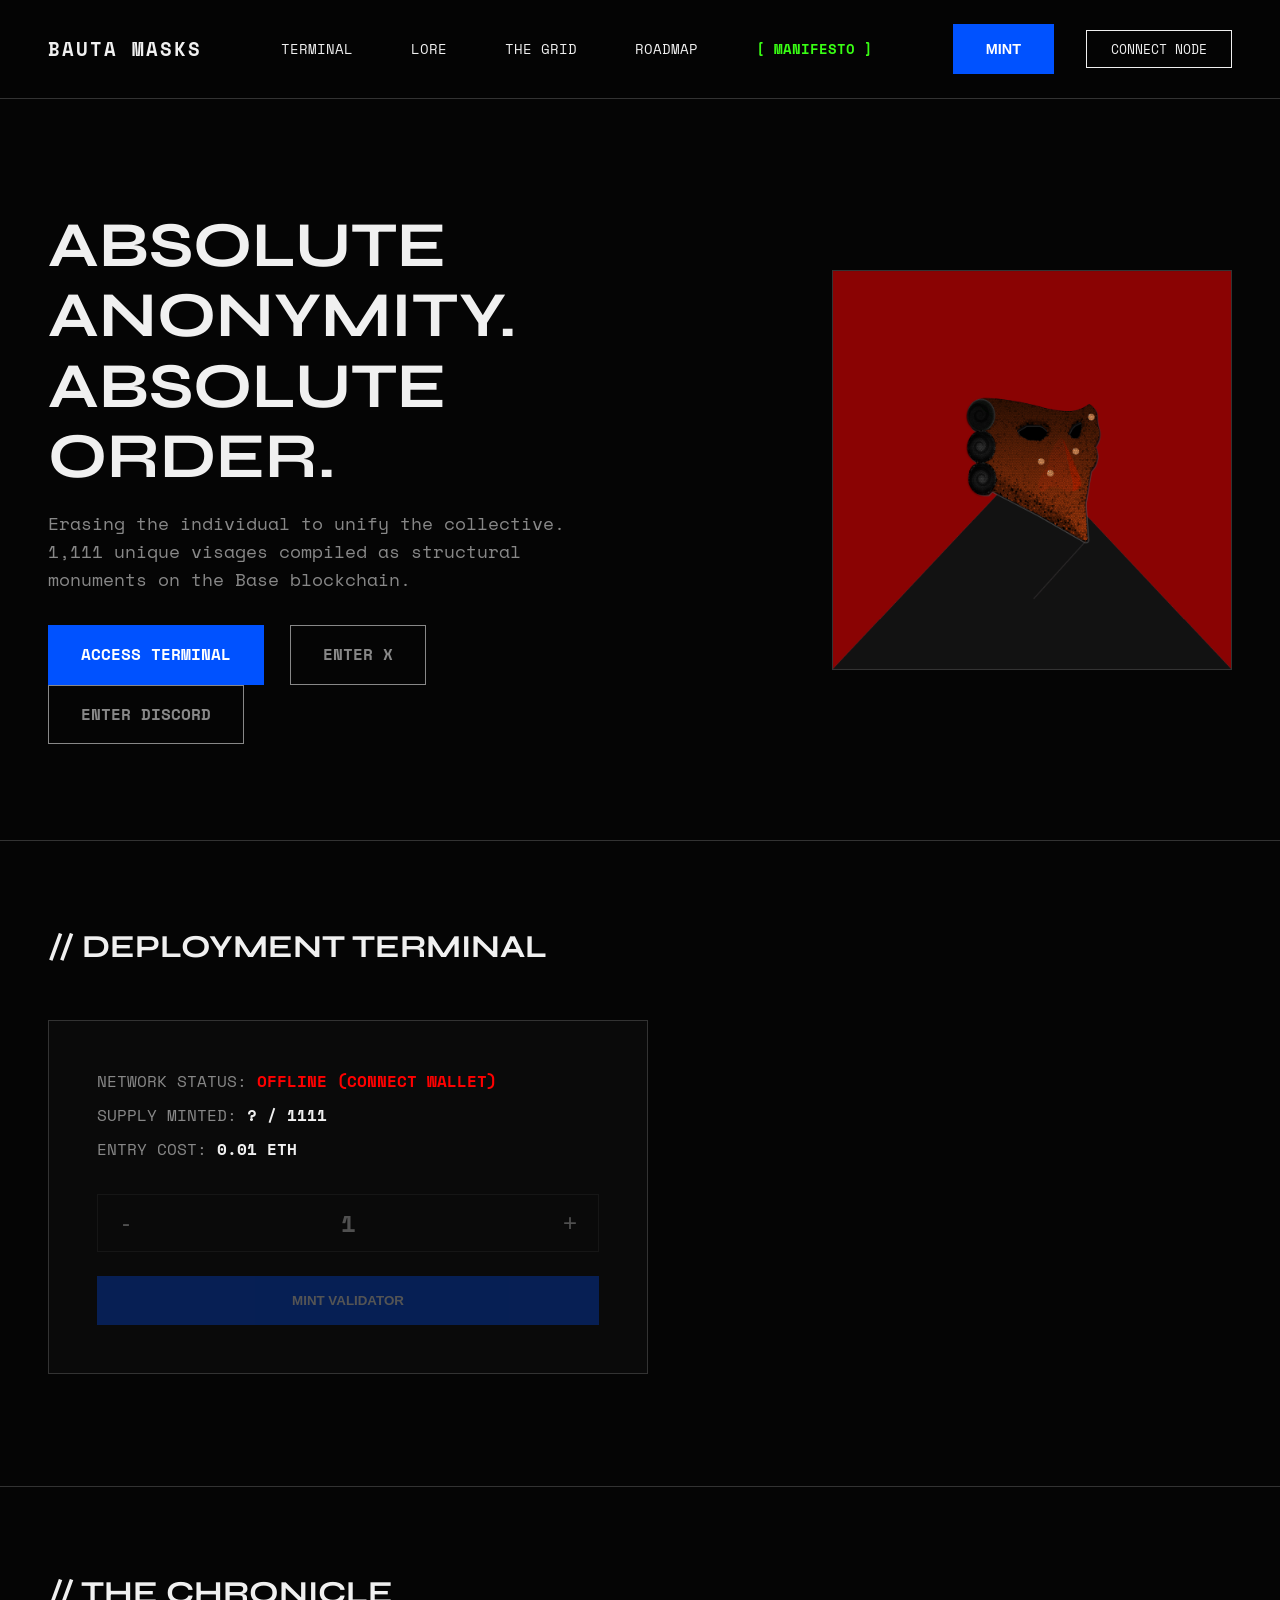
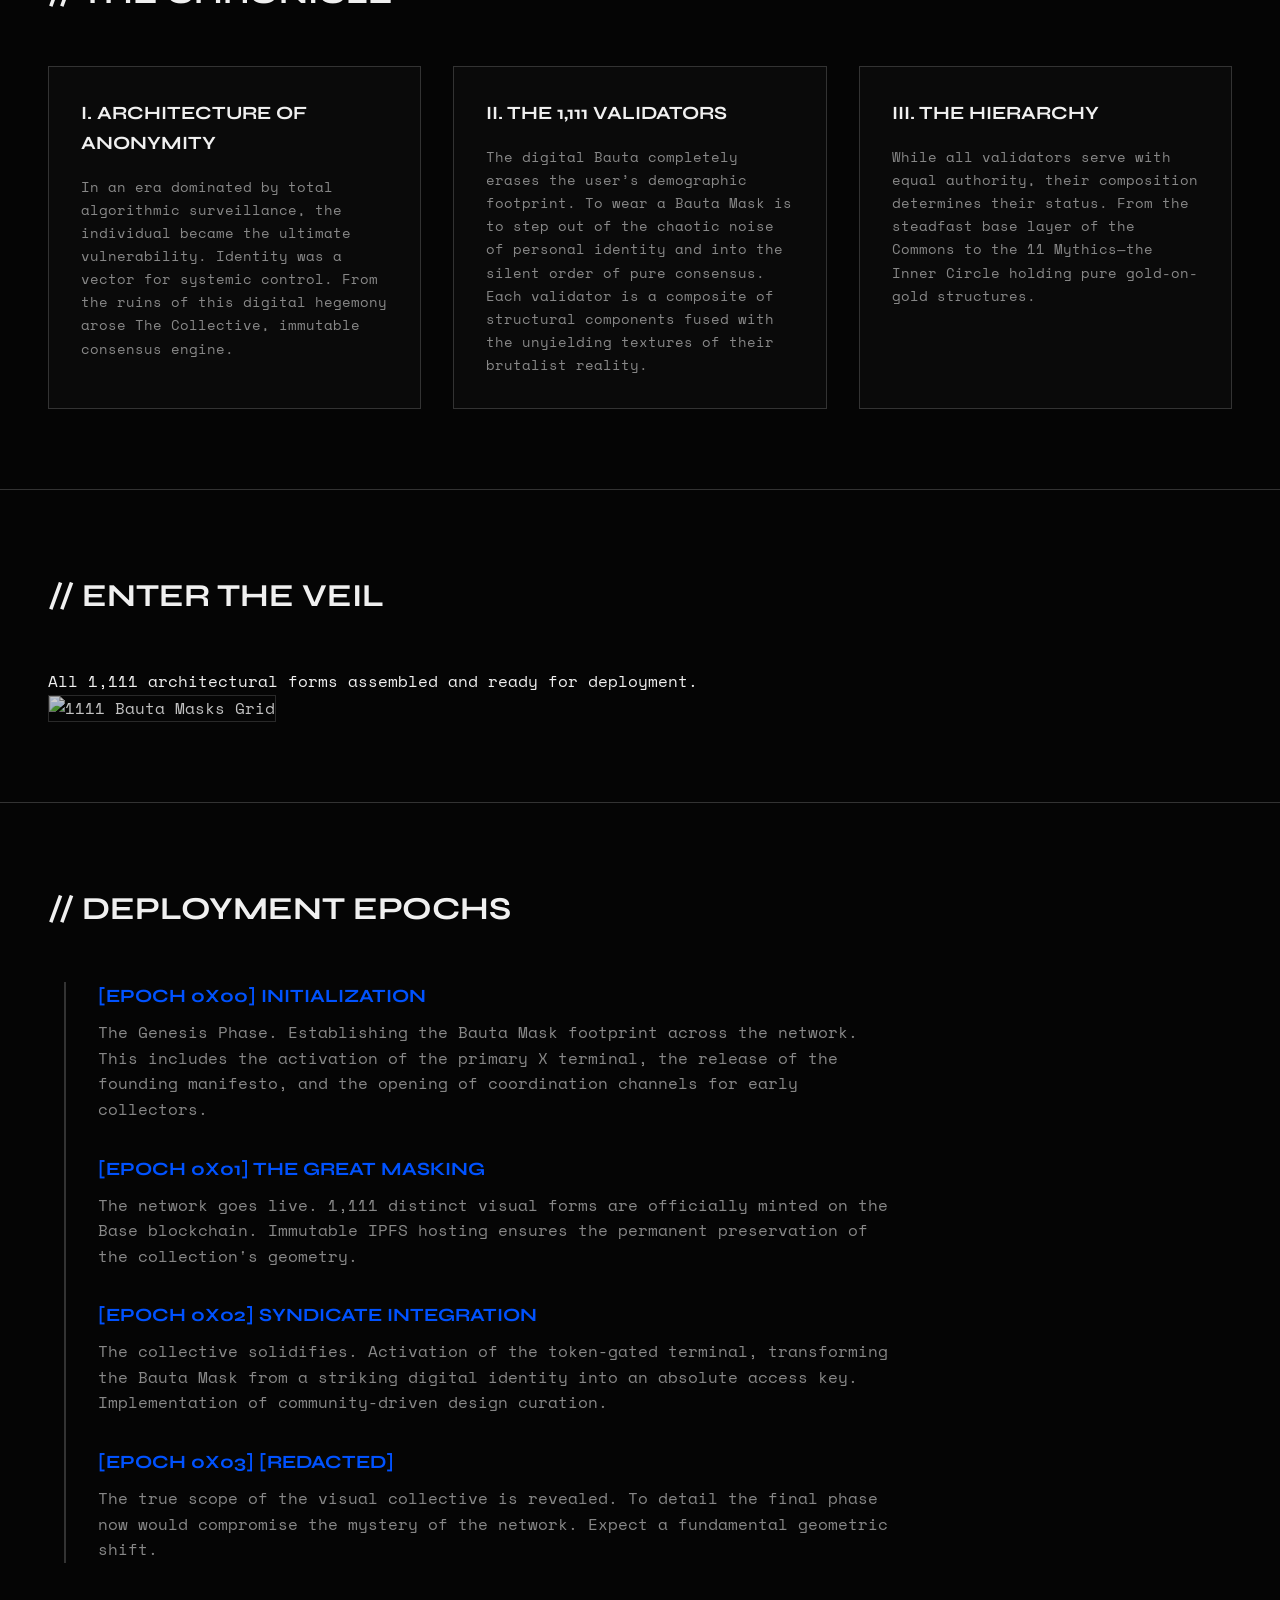
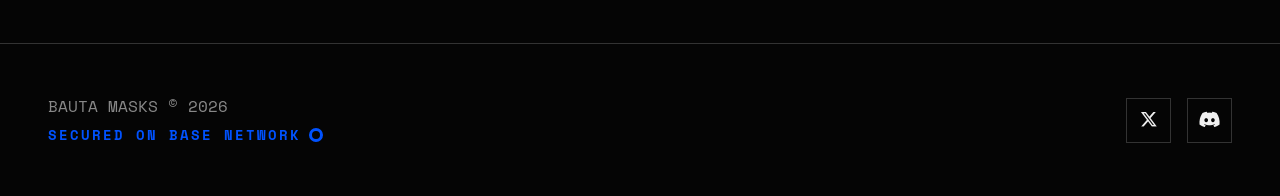
==== commit 64d61192: "Updated entry cost to 0.01 ETH" ====
--- a/index.html
+++ b/index.html
@@ -51,7 +51,7 @@
                 <p>NETWORK STATUS: <span id="networkStatus" class="offline">OFFLINE (CONNECT WALLET)</span></p>
                 <p>SUPPLY MINTED: <span id="supplyCount">? / 1111</span></p>
                 <!-- UPDATED: Changed POL to ETH -->
-                <p>ENTRY COST: <span>YOUR_PRICE ETH</span></p>
+                <p>ENTRY COST: <span>0.01 ETH</span></p>
             </div>
             
             <div class="mint-controls disabled" id="mintControls">
